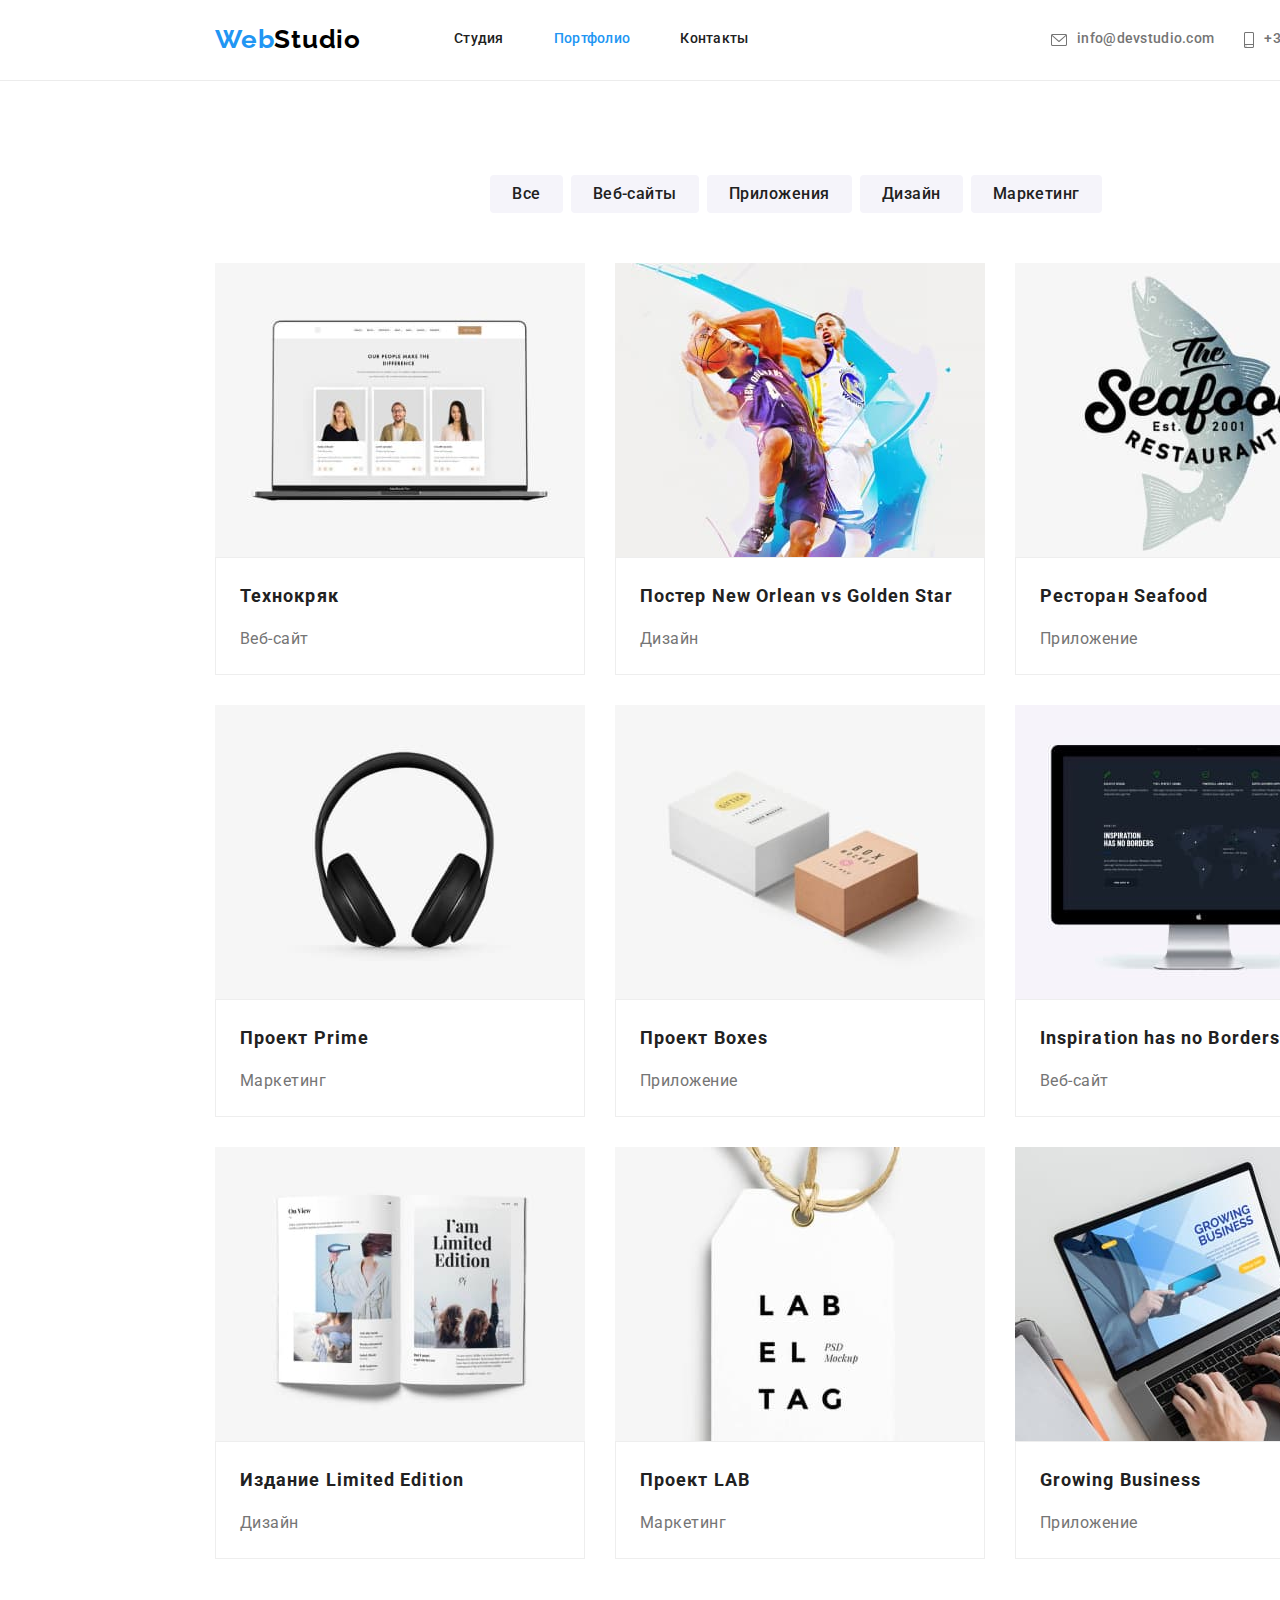
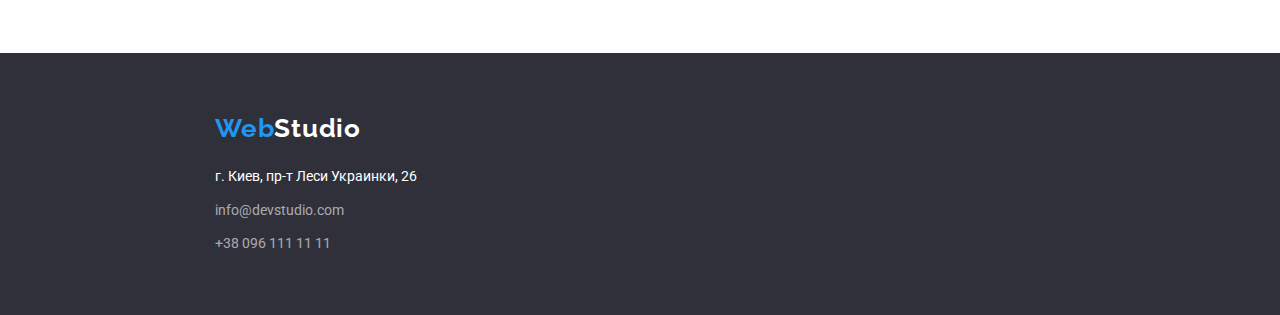
==== portfolio.html @ 7d46771a "hw-04 start" ====
<!DOCTYPE html>
<html lang="en">
    <head>
        <meta charset="UTF-8">
        <!--  <meta name="viewport" content="width=device-width" initial-scale="1.0"> -->

        <link rel="preconnect" href="https://fonts.googleapis.com">
        <link rel="preconnect" href="https://fonts.gstatic.com" crossorigin>
        <link href="https://fonts.googleapis.com/css2?family=Raleway:wght@700&family=Roboto:wght@400;500;700;900&display=swap"
            rel="stylesheet">

     <!-- <link rel="stylesheet" href="./css/reset.css">  -->
        <link rel="stylesheet" href="./css/styles.css">
        <link rel="stylesheet" href="https://cdn.jsdelivr.net/npm/modern-normalize@1.1.0/modern-normalize.min.css">
        
        <title>portfolio</title>
    </head>
    <body>
        <header class="main-header">
            <div class="container box">
                <div class="logo main-logo">
                    <a href="" class="logo-web" id="1">Web<span class="logo-web logo-studio">Studio</span>
                    </a>
                </div>
                <nav>
                    <ul class="navigation">
                        <li class="nav-list"><a class="nav-link" href="./index.html">Студия</a></li>
                        <li class="nav-list"><a class="nav-link port-portfolio" href="./portfolio.html">Портфолио</a></li>
                        <li class="nav-list"><a class="nav-link" href="">Кoнтакты</a></li>
                    </ul>
                </nav>
        
                <!-- e-mail address -->
                <a class="email" href="mailto:info@devstudio.com">info@devstudio.com</a>
                <!-- phone number-->
                <a class="tel" href="tel:+380961111111">+38 096 111 11 11</a>
            </div>
        </header>

        <main>
            <section class="port-main">
                <div class="container">
                    <div class="port-background">
                        
                        <ul class="port-filters">
                            <li><button class="port-button port-all" type="button">Все</button></li>
                            <li><button class="port-button port-web" type="button">Веб-сайты</button></li>
                            <li><button class="port-button port-apps" type="button">Приложeния</button></li>
                            <li><button class="port-button port-design" type="button">Дизайн</button></li>
                            <li><button class="port-button port-marketing" type="button">Маркетинг</button></li>
                           </ul>     

                        <ul class="port-projects">
                            <li class="port-project">
                                <img src="./images/portfolio/Технокряк.jpg" class="photo" alt="фото">
                                <div class="port-title-link">
                                    <h3 class="port-title">Технокряк</h3>
                                    <p class="port-link">Веб-сайт</p>
                                </div>
                            </li>
                            <li class="port-project">
                                <img src="./images/portfolio/ПостерNewOrleanvsGoldenStar.jpg" class="photo" alt="фото">
                                <div class="port-title-link">
                                    <h3 class="port-title">Постер New Orlean vs Golden Star</h3>
                                    <p class="port-link">Дизайн</p>
                                </div>
                            </li>
                            <li class="port-project">
                                <img src="./images/portfolio/РесторанSeafood.jpg" class="photo" alt="фото">
                                <div class="port-title-link">
                                    <h3 class="port-title">Ресторан Seafood</h3>
                                    <p class="port-link">Приложение</p>
                                </div>
                            </li>
                            <li class="port-project">
                                <img src="./images/portfolio/ПроектPrime.jpg" class="photo" alt="фото">
                                <div class="port-title-link">
                                    <h3 class="port-title">Проект Prime</h3>
                                    <p class="port-link">Маркетинг</p>
                                </div>
                            </li>
                            <li class="port-project">
                                <img src="./images/portfolio/ПроектBoxes.jpg" class="photo" alt="фото">
                                <div class="port-title-link">
                                    <h3 class="port-title">Проект Boxes</h3>
                                    <p class="port-link">Приложение</p>
                                </div>
                            </li>
                            <li class="port-project">
                                <img src="./images/portfolio/InspirationhasnoBorders.jpg" class="photo" alt="фото">
                                <div class="port-title-link">
                                    <h3 class="port-title">Inspiration has no Borders</h3>
                                    <p class="port-link">Веб-сайт</p>
                                </div>
                            </li>
                            <li class="port-project">
                                <img src="./images/portfolio/ИзданиеLimitedEdition.jpg" class="photo" alt="фото">
                                <div class="port-title-link">
                                    <h3 class="port-title">Издание Limited Edition</h3>
                                    <p class="port-link">Дизайн</p>
                                </div>
                            </li>
                            <li class="port-project">
                                <img src="./images/portfolio/ПроектLAB.jpg" class="photo" alt="фото">
                                <div class="port-title-link">
                                    <h3 class="port-title">Проект LAB</h3>
                                    <p class="port-link">Маркетинг</p>
                                </div>
                            </li>
                            <li class="port-project">
                                <img src="./images/portfolio/GrowingBusiness.jpg" class="photo" alt="фото">
                                <div class="port-title-link">
                                    <h3 class="port-title">Growing Business</h3>
                                    <p class="port-link">Приложение</p>
                                </div>
                            </li>
                        </ul>
                    </div>
                </div>
            </section>
        </main>

         <footer class="footer">
            <div class="container " >
                <section class="logo logo-footer">
                    <a href="" class="logo-web" id="1">Web<span 
                        class="logo-web logo-studio-footer">Studio</span>
                    </a>
                </section>
                <address class="address">
                    <p class="address-link address-city">г. Киев, пр-т Леси Украинки, 26</p> 
                    <!-- e-mail address -->
                    <a href="mailto:info@devstudio.com" 
                    class="address-link email-footer">info@devstudio.com</a>
                    <!-- phone number-->
                    <a href="tel:+380961111111" class="address-link tel-footer">+38 096 111 11 11</a>
                </address>
            </div>
       </footer>
    </body>
</html>
---- css/styles.css ----
:root {
    --accent-color: #2196F3;
}

h1,
h2,
h3,
h4,
p {
    margin-top: 0;
    margin-bottom: 0;
    padding: 0;
}

img {
    display: block;
    padding-left: 0;
}

body {
    width: 1600px;
    margin-left: auto;
    margin-right: auto;
}

html,
body, 
header,
footer,
.port-main {
    font-family: 'Roboto';
    font-style: normal;
    box-sizing: border-box;
    text-decoration: none;
}

link {
    text-decoration: none;
}

button {
    cursor: pointer;
    padding: 0;
}

ul, 
nl {
    list-style-type: NONE;
    font-size: 0;
    padding: 0;
}

.container {
    width: 1200px;
    margin-left: auto;
    margin-right: auto;
    padding-left: 15px;
    padding-right: 15px;
    box-sizing: border-box;
}

/*==================== HEADER ====================*/
.main-header {
    border-bottom: 1px solid #ECECEC;
}

.box { 
    padding-top: 24px;
    padding-bottom: 25px;   
    display: flex;
    align-items: center;
}

.main-logo {
    margin-right: 93px;
}

.logo {
    font-family: 'Raleway', sans-serif;
    font-weight: 700;
    font-size: 26px;
    line-height: 1.19;
    letter-spacing: 0.03em;
}

.logo-web {
    text-decoration: none;
    color: #2196F3;
}

.logo-studio {
    color: #000000;
}

.logo:hover,
.logo:focus {
    line-style: solid;
    line-color: var(--accent-color);
    text-decoration: underline;
}
.navigation {
    width: 294px;
    display: flex;
    flex-direction: row;
    justify-content: space-between;
    padding: 0;
}

.nav-link {
    font-weight: 500;
    font-size: 14px;
    line-height: 1.14;
    letter-spacing: 0.02em;
    text-decoration: none;
    flex-direction: row;
    color: #212121;
}

.nav-list:not(:last-child) {
    margin-right: 50px;
}
.nav-link:hover,
.nav-link:focus {
    color: var(--accent-color);
}

.email {
    margin-left: auto;
    margin-right: 30px;

    color: #757575;
}

.email,
.tel {
    font-weight: 500;
    font-size: 14px;
    line-height: 1.14;
    letter-spacing: 0.02em;
    text-decoration: none;

    color: #757575;
}

.email::before,
.tel::before {
    content: "";
    display: inline-block;
    vertical-align: middle;
    margin-right: 10px;
    background-repeat: no-repeat;
    background-size: contain;
}

.email::before {
    width: 16px;
    height: 12px;
    background-image: url(../images/header/envelope.svg);
}

.tel::before {
    width: 10px;
    height: 16px;
    background-image: url(../images/header/smartphone.svg);
}


/*.tel:hover, */
.email:hover,
.email:focus {
    color: var(--accent-color);
}


/*==================== /HEADER ====================*/

/*==================== MAIN ====================*/

.hero {    
    background: #2F303A;
    padding-top: 200px;
    align-items: center;
    padding-bottom: 200px;
}

.hero.with-img {
background-image: url("../images/main/bckgrnd-img.jpg");
}

.hero-title {
    font-weight: 900;
    font-size: 44px;
    line-height: 1.36;
    text-align: center;
    letter-spacing: 0.06em;
    text-transform: uppercase;
    color: #FFFFFF;
    margin-bottom: 30px;
}

.button {
    width: 200px;
    height: 50px;
    margin-right: auto;
    margin-left: auto;
    display: block;

    background: #2196F3;
    box-shadow: 0px 4px 4px rgba(0, 0, 0, 0.15);
    border-radius: 4px;

    font-weight: 700;
    font-size: 16px;
    line-height: 1.88;
    align-items: center;
    text-align: center;
    letter-spacing: 0.06em;
    color: #FFFFFF;
}

.button:hover,
.button:focus {
    background-color: tomato;
    border-color: #FFFFFF;
}

.destination {
    padding-top: 94px;
    padding-bottom: 94px;
}

.destination-item {
    display: flex;
    justify-content: space-between;
}

.destination-box {
    width:calc((100% - 30px*3)/4) ;
    font-size: 1rem;
}



.destination-box::before {
    content: "";
    display: block;
    height: 120px;
    /*
    
 background-image: url(../images/main/destination/antenna.svg);
    
    */
    background-color: #F5F4FA;
    background-repeat: no-repeat;
    background-position: center;
    
}

.destination-box.icon-antenna::before {
    background-image: url(../images/main/destination/antenna.svg);
}

.icon-clock::before {
    background-image: url(../images/main/destination/clock.svg);
}
.icon-diagram::before {
    background-image: url(../images/main/destination/diagram.svg);
}
.icon-astronaut::before {
    background-image: url(../images/main/destination/astronaut.svg);
}

.destination-box:hover::before {
    filter: drop-shadow(0px 4px 4px rgba(0, 0, 0, 0.25));
}


.title-item {
    font-weight: 700;
    font-size: 14px;
    line-height: 1.14;
    letter-spacing: 0.03em;
    text-transform: uppercase;
    padding-top: 30px;
    margin-bottom: 10px;
    color: #212121;
}

.link {
    font-weight: 400;
    font-size: 14px;
    line-height: 1.71;
    letter-spacing: 0.03em;
    color: #757575;
}

.business-photo {
    padding-bottom: 94px;
}

.business-photo-title {
    text-align: center;
    font-style: normal;
    font-weight: 700;
    font-size: 36px;
    line-height: 1.17;
    letter-spacing: 0.03em;
    margin-bottom: 50px;

    color: #212121;
}

.business-photo-item {
    display: flex;
    flex-direction: row;
    justify-content: space-between;
}

.business-photo-img {
    width: calc((100% - 30px*2)/3);
}

.personal {
    background-color: #F5F4FA;
    padding-top: 94px;
    padding-bottom: 94px;
}

.personal-title {
    font-style: normal;
    font-weight: 700;
    font-size: 36px;
    line-height: 1.17;
    text-align: center;
    letter-spacing: 0.03em;
    margin-bottom: 50px;

    color: #212121;
}

.team {
    display: flex;
    justify-content: space-between;
}

.own-data {
    background: #FFFFFF; 
    text-align: center;
      
}

.name-job::after {
    content: "";
    display: inline-block;
    height: 44px;
    padding-top: 16px;
    padding-bottom: 30px;
    background-image: url(../images/main/team/instagram-gray.svg);

    background-repeat: no-repeat;
    
}

.name-job {
    box-shadow: 
        0px 1px 3px rgba(0, 0, 0, 0.12), 
        0px 1px 1px rgba(0, 0, 0, 0.14), 
        0px 2px 1px rgba(0, 0, 0, 0.2);
    border-radius: 0px 0px 4px 4px; 
}

.name {
    padding-top: 30px;
    padding-bottom: 10px;
    font-weight: 500;
    font-size: 16px;
    line-height: 1.17;
    letter-spacing: 0.03em;

    color: #212121;
}

.job-name {
    padding-bottom: 28px;
    font-weight: 400;
    font-size: 16px;
    line-height: 1.19;

    color: #757575;
}

/*==================== /MAIN ====================*/

/*==================== FOOTER ====================*/
.footer {
    background-color: #2F303A;
    padding: 60px 0px;
    /*  margin-top: -85px; */
    display: flex;
    flex-direction: column;
}

.logo-footer {
    margin-bottom: 20px;
}

.logo-studio-footer {
    color: #FFFFFF;
}

.address {
    color: rgba(255, 255, 255, 0.6);
    display: flex;
    flex-direction: column;
    font-style: normal;
}

.address-link {
    font-weight: 400;
    font-size: 14px;
    line-height: 1.74;
    color: rgba(255, 255, 255, 0.6);
    text-decoration: none;
}

.email-footer {
    margin: 10px 0 8px 0;
}

.address-city {
    color: #FFFFFF;
}
/*==================== /FOOTER ====================*/









/*==================== PORTFOLIO-MAIN ====================*/
/*
.port-background {
    filter: drop-shadow(0px 4px 4px rgba(0, 0, 0, 0.25));
} */

.port-portfolio {
    color: var(--accent-color);
}
.port-main {
    padding: 94px 0px 94px 0px;
}

.port-box {
    display: flex;
    flex-direction: row;
    align-items: center;
}

.port-filters {
    margin-bottom: 50px;
    justify-content: center;
    display: flex;
    flex-direction: row;
    text-align: center;
}

.port-button {
    padding: 6px 22px;
    background-color: #F5F4FA;
    font-weight: 500;
    font-size: 16px;
    line-height: 1.625;
    letter-spacing: 0.03em;
    margin-right: 8px;
    border-radius: 4px;
    border: #F5F4FA;
    
    color: #212121;
}
/*
.port-button:last-child {
    margin-right: auto;
}

.port-all {
    margin-left: auto;
}
*/
.port-button:hover,
.port-button:focus {
    background-color: #2196F3;
    color: #FFFFFF;
    filter: drop-shadow(0px 4px 4px rgba(0, 0, 0, 0.25));
}

.port-projects {
    display: flex;
    flex-wrap: wrap;
    gap: 30px;
}

.port-project {
    width:calc((100% - 2*30px)/3);
    background: #FFFFFF;
    
}

.port-title-link {
    padding: 20px 24px 20px 24px;
    border: 1px solid #EEEEEE;
}

.port-title {
    margin-bottom: 10px;
    font-weight: 700;
    font-size: 18px;
    line-height: 2;
    letter-spacing: 0.06em;

    color: #212121;
}

.port-link {
    font-weight: 400;
    font-size: 16px;
    line-height: 1.88;
    letter-spacing: 0.03em;

    color: #757575;
}

/*==================== /PORT-MAIN ====================*/
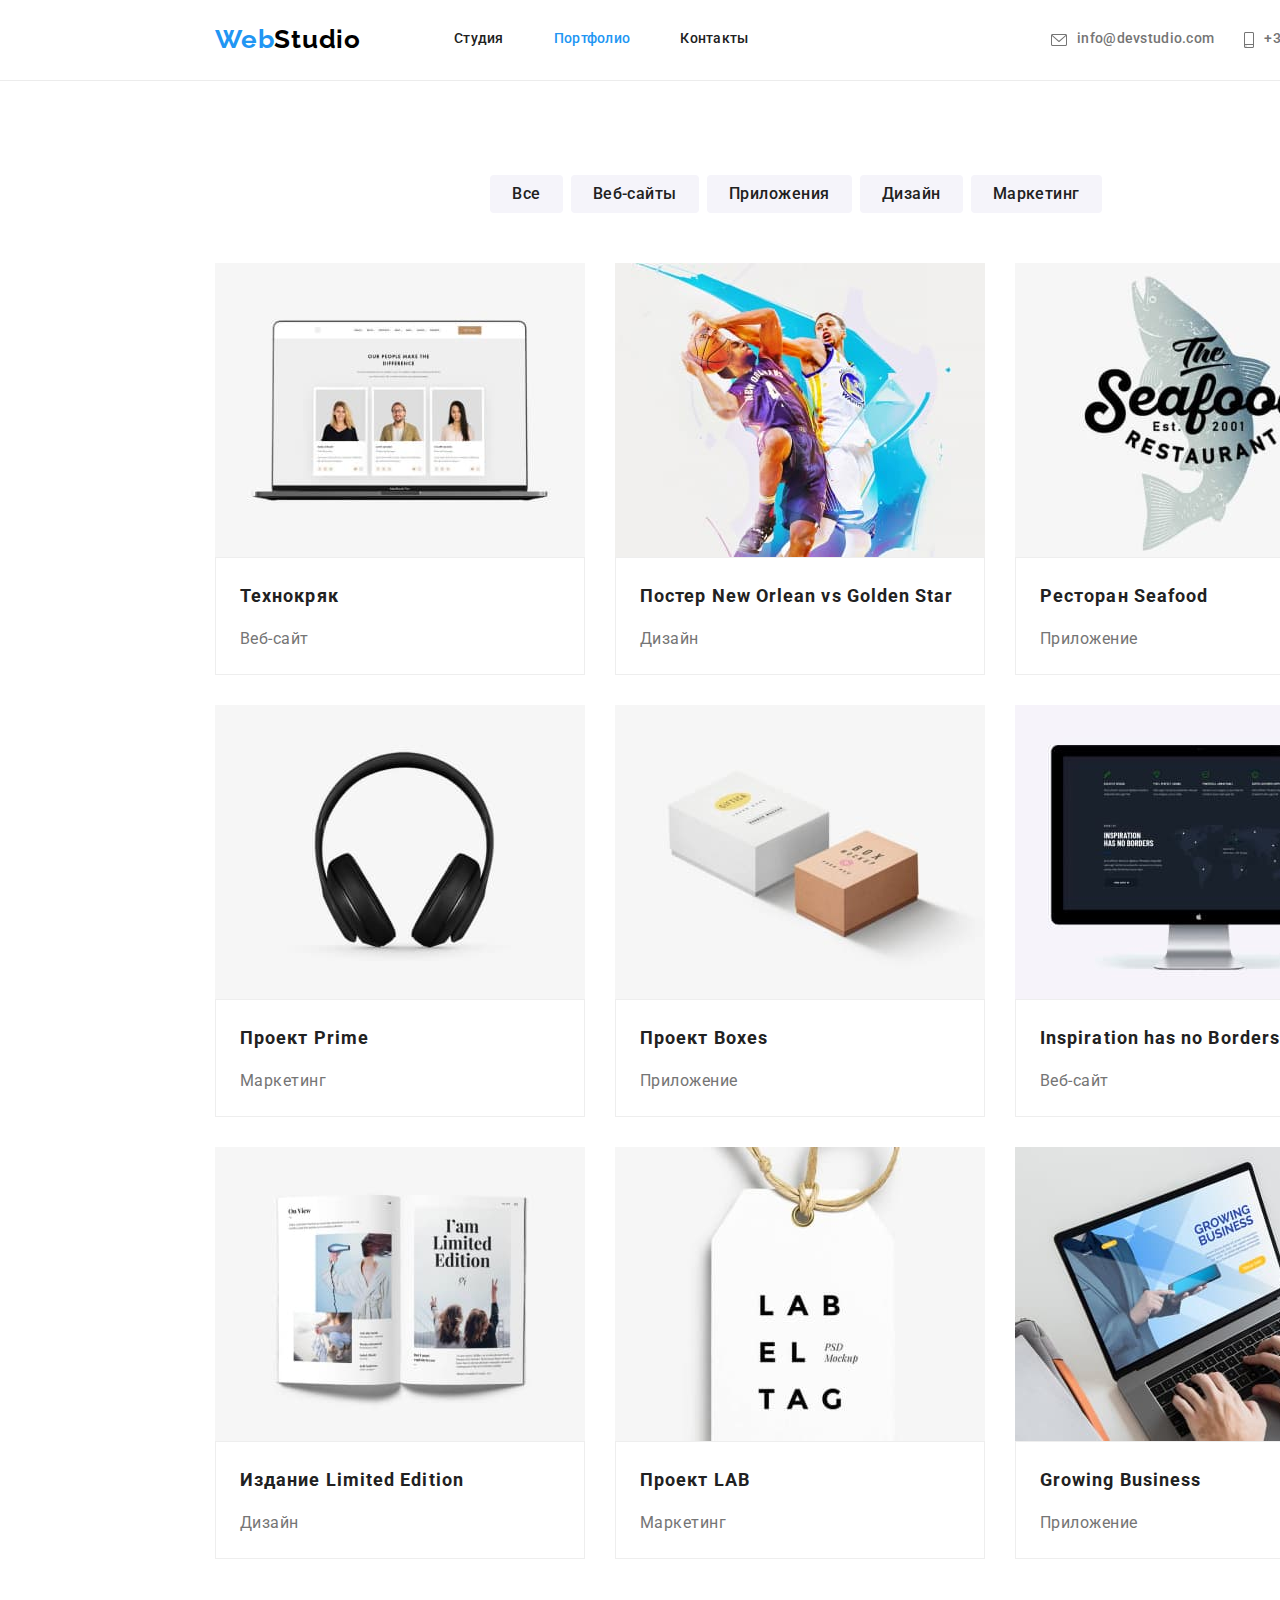
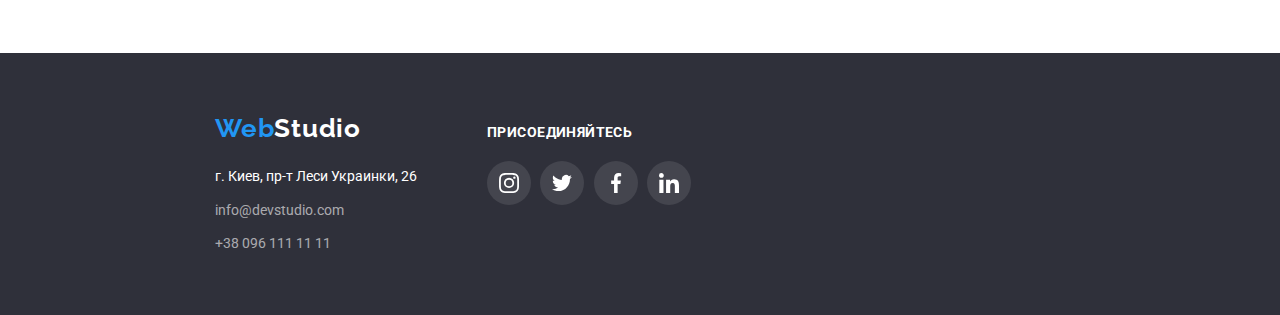
==== commit daa32b74: "hw-04" ====
--- a/portfolio.html
+++ b/portfolio.html
@@ -120,22 +120,59 @@
             </section>
         </main>
 
-         <footer class="footer">
-            <div class="container " >
-                <section class="logo logo-footer">
-                    <a href="" class="logo-web" id="1">Web<span 
-                        class="logo-web logo-studio-footer">Studio</span>
-                    </a>
-                </section>
-                <address class="address">
-                    <p class="address-link address-city">г. Киев, пр-т Леси Украинки, 26</p> 
-                    <!-- e-mail address -->
-                    <a href="mailto:info@devstudio.com" 
-                    class="address-link email-footer">info@devstudio.com</a>
-                    <!-- phone number-->
-                    <a href="tel:+380961111111" class="address-link tel-footer">+38 096 111 11 11</a>
-                </address>
+        <footer class="footer">
+            <div class="container footer-blocks">
+                <div>
+                    <div class="logo logo-footer">
+                        <a href="" class="logo-web" id="1">Web<span class="logo-web logo-studio-footer">Studio</span>
+                        </a>
+                    </div>
+                    <address class="address">
+                        <p class="address-link address-city">г. Киев, пр-т Леси Украинки, 26</p>
+                        <!-- e-mail address -->
+                        <a href="mailto:info@devstudio.com" class="address-link email-footer">info@devstudio.com</a>
+                        <!-- phone number-->
+                        <a href="tel:+380961111111" class="address-link tel-footer">+38 096 111 11 11</a>
+                    </address>
+                </div>
+                <div class="footer-social">
+                    <p class="footer-list">Присоединяйтесь</p>
+                    <ul class="footer-icons">
+                        <li class="team-icon-list">
+                            <button class="footer-b-icons">
+                                <svg class="team-list">
+                                    <use href="./images/main/team-symbols.svg#icon-instagram" class="footer-icon">
+                                    </use>
+                                </svg>
+                            </button>
+                        </li>
+                        <li class="team-icon-list">
+                            <button class="footer-b-icons">
+                                <svg class="team-list">
+                                    <use href="./images/main/team-symbols.svg#icon-twitter" class="footer-icon">
+                                    </use>
+                                </svg>
+                            </button>
+                        </li>
+                        <li class="team-icon-list">
+                            <button class="footer-b-icons">
+                                <svg class="team-list">
+                                    <use href="./images/main/team-symbols.svg#icon-facebook" class="footer-icon">
+                                    </use>
+                                </svg>
+                            </button>
+                        </li>
+                        <li class="team-icon-list">
+                            <button class="footer-b-icons">
+                                <svg class="team-list">
+                                    <use href="./images/main/team-symbols.svg#icon-linkedin" class="footer-icon">
+                                    </use>
+                                </svg>
+                            </button>
+                        </li>
+                    </ul>
+                </div>
             </div>
-       </footer>
+        </footer>
     </body>
 </html>--- a/css/styles.css
+++ b/css/styles.css
@@ -164,8 +164,12 @@
     background-image: url(../images/header/smartphone.svg);
 }
 
-
-/*.tel:hover, */
+.email:hover::before {
+    fill: var(--accent-color);
+    color: var(--accent-color);
+    background-image: url(../images/header/envelope-hover.svg);
+}
+
 .email:hover,
 .email:focus {
     color: var(--accent-color);
@@ -184,7 +188,9 @@
 }
 
 .hero.with-img {
-background-image: url("../images/main/bckgrnd-img.jpg");
+    
+    background-image: url("../images/main/bckgrnd-img.jpg");
+    /* background: rgba(47, 48, 58, 0.1); */
 }
 
 .hero-title {
@@ -206,6 +212,7 @@
     display: block;
 
     background: #2196F3;
+    border: 0px;
     box-shadow: 0px 4px 4px rgba(0, 0, 0, 0.15);
     border-radius: 4px;
 
@@ -239,41 +246,22 @@
     font-size: 1rem;
 }
 
-
-
-.destination-box::before {
-    content: "";
-    display: block;
+.dest-befor {
     height: 120px;
-    /*
-    
- background-image: url(../images/main/destination/antenna.svg);
-    
-    */
     background-color: #F5F4FA;
-    background-repeat: no-repeat;
-    background-position: center;
-    
-}
-
-.destination-box.icon-antenna::before {
-    background-image: url(../images/main/destination/antenna.svg);
-}
-
-.icon-clock::before {
-    background-image: url(../images/main/destination/clock.svg);
-}
-.icon-diagram::before {
-    background-image: url(../images/main/destination/diagram.svg);
-}
-.icon-astronaut::before {
-    background-image: url(../images/main/destination/astronaut.svg);
-}
-
-.destination-box:hover::before {
+    text-align: center;
+    padding-top: 25px;
+}
+
+.dest-befor:hover {
     filter: drop-shadow(0px 4px 4px rgba(0, 0, 0, 0.25));
-}
-
+    border: 1px solid #000000
+}
+
+.dest-img {
+    width: 70px;
+    height: 70px;
+}
 
 .title-item {
     font-weight: 700;
@@ -346,19 +334,6 @@
 .own-data {
     background: #FFFFFF; 
     text-align: center;
-      
-}
-
-.name-job::after {
-    content: "";
-    display: inline-block;
-    height: 44px;
-    padding-top: 16px;
-    padding-bottom: 30px;
-    background-image: url(../images/main/team/instagram-gray.svg);
-
-    background-repeat: no-repeat;
-    
 }
 
 .name-job {
@@ -381,12 +356,95 @@
 }
 
 .job-name {
-    padding-bottom: 28px;
     font-weight: 400;
     font-size: 16px;
     line-height: 1.19;
 
     color: #757575;
+}
+
+.team-icons {
+    display: flex;
+    padding: 16px 32px 30px 32px;
+    justify-content: space-between;
+    fill: #AFB1B8;
+}
+
+.team-icons:hover{
+    color: teal;
+    fill: #2196F3;
+}
+
+.team-b-icons {
+    width: 44px;
+    height: 44px;
+    border: none;
+    padding: 0;    
+    background-color: #fff;
+}
+
+.team-b-icons:hover {
+    border-radius: 50%;
+    fill: #FFFFFF;
+    background-color: #2196F3;
+}
+
+.team-list {
+    background-repeat: no-repeat;
+    width: 20px;
+    height: 20px;
+    padding: auto;
+    background-size: contain;
+}
+
+.team-icon {
+    content: "";
+    background-color: #0bb;
+}
+
+.clients {
+    padding: 94px 0px;
+    /* background-color: #fff; */
+}
+
+.clients-title {
+    margin-bottom: 50px;
+    font-weight: 700;
+    font-size: 36px;
+    line-height: 42px;
+    text-align: center;
+    letter-spacing: 0.03em;
+
+    color: #212121;
+}
+
+.clients-icons {
+    display: flex;
+    justify-content: space-between;
+}
+
+/* .clients-icon-list {
+    width:calc((100% - 5*30px)/6) ;
+} */
+
+.clients-button-icons {
+    width: 170px;
+    height: 92px;
+    background-color: #fff;
+    border: 1px solid #AFB1B8;
+    border-radius: 4px; 
+    fill: #AFB1B8;
+}
+
+.clients-button-icons:hover {
+    border: 1px solid var(--accent-color);
+    fill: var(--accent-color);
+    filter: drop-shadow(0px 4px 4px rgba(0, 0, 0, 0.25));
+}
+
+.clients-list {
+    width: 106px;
+    height: 60px;
 }
 
 /*==================== /MAIN ====================*/
@@ -398,6 +456,10 @@
     /*  margin-top: -85px; */
     display: flex;
     flex-direction: column;
+}
+
+.footer-blocks {
+    display: flex;
 }
 
 .logo-footer {
@@ -430,6 +492,48 @@
 .address-city {
     color: #FFFFFF;
 }
+
+.footer-social {
+    padding-left: 70px;
+    padding-top: 12px;
+}
+
+.footer-list {
+    font-weight: 700;
+    font-size: 14px;
+    line-height: 1.12;
+    letter-spacing: 0.03em;
+    text-transform: uppercase;
+    margin-bottom: 20px;
+
+    color: #FFFFFF;
+}
+
+.footer-icons {
+    display: flex;
+    justify-content: space-between;
+    width: 204px;
+}
+
+.footer-b-icons {
+    padding: 0;
+    width: 44px;
+    height: 44px;
+    border: 0;
+    border-radius: 50%;
+    background: rgba(255, 255, 255, 0.1);
+    fill: #FFFFFF;
+}
+
+.footer-b-icons:hover,
+.footer-b-icon:focus {
+    background: #2196F3;
+}
+
+.footer-icon {
+    
+}
+
 /*==================== /FOOTER ====================*/
 
 
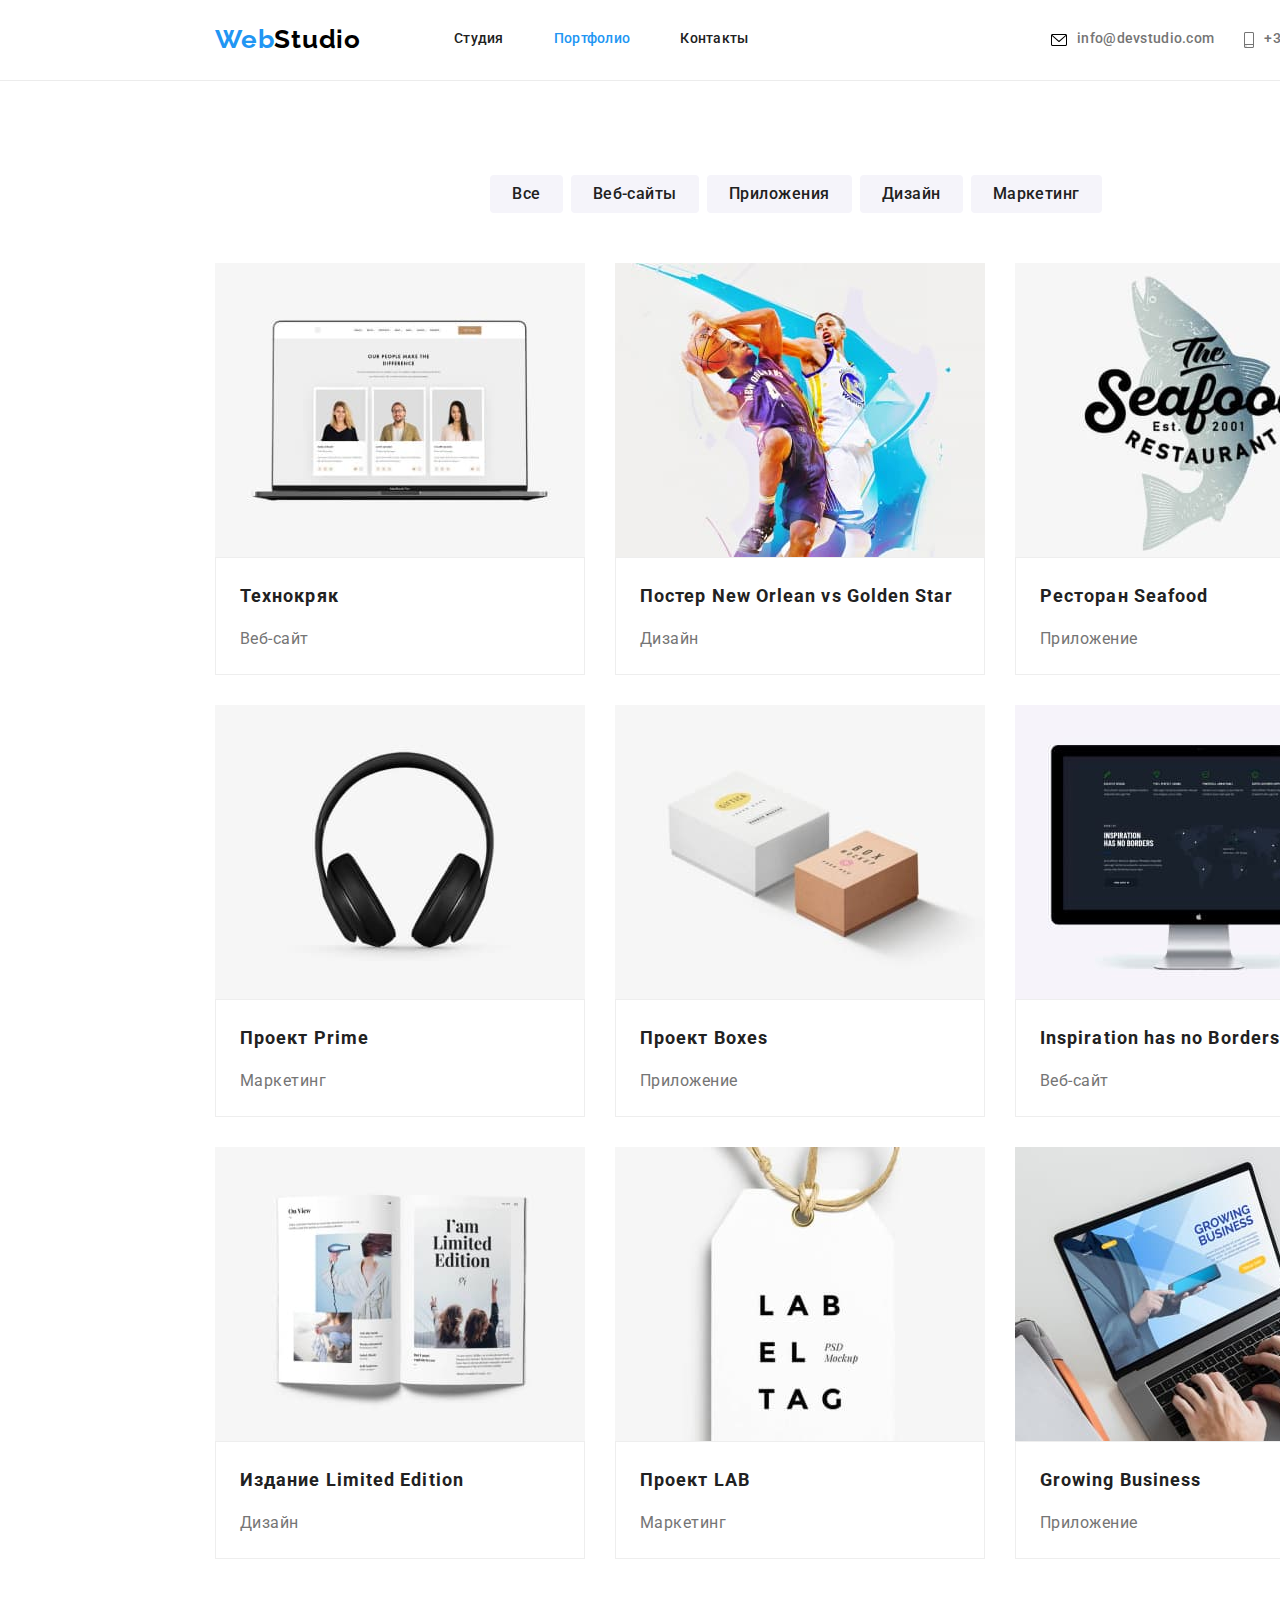
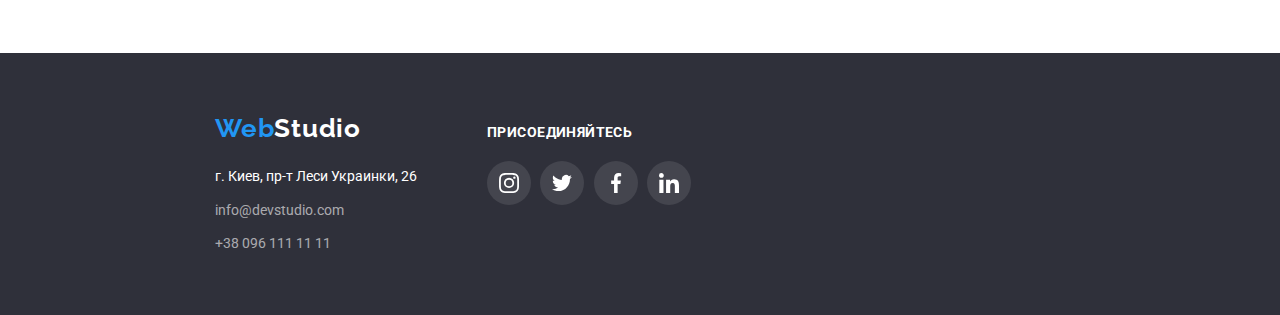
==== commit 4f2e549b: "hw-04 fixed" ====
--- a/portfolio.html
+++ b/portfolio.html
@@ -139,7 +139,7 @@
                     <p class="footer-list">Присоединяйтесь</p>
                     <ul class="footer-icons">
                         <li class="team-icon-list">
-                            <button class="footer-b-icons">
+                            <button class="team-b-icons footer-b-icons">
                                 <svg class="team-list">
                                     <use href="./images/main/team-symbols.svg#icon-instagram" class="footer-icon">
                                     </use>
@@ -147,7 +147,7 @@
                             </button>
                         </li>
                         <li class="team-icon-list">
-                            <button class="footer-b-icons">
+                            <button class="team-b-icons footer-b-icons">
                                 <svg class="team-list">
                                     <use href="./images/main/team-symbols.svg#icon-twitter" class="footer-icon">
                                     </use>
@@ -155,7 +155,7 @@
                             </button>
                         </li>
                         <li class="team-icon-list">
-                            <button class="footer-b-icons">
+                            <button class="team-b-icons footer-b-icons">
                                 <svg class="team-list">
                                     <use href="./images/main/team-symbols.svg#icon-facebook" class="footer-icon">
                                     </use>
@@ -163,7 +163,7 @@
                             </button>
                         </li>
                         <li class="team-icon-list">
-                            <button class="footer-b-icons">
+                            <button class="team-b-icons footer-b-icons">
                                 <svg class="team-list">
                                     <use href="./images/main/team-symbols.svg#icon-linkedin" class="footer-icon">
                                     </use>
--- a/css/styles.css
+++ b/css/styles.css
@@ -125,10 +125,8 @@
 }
 
 .email {
+    margin-right: 30px;
     margin-left: auto;
-    margin-right: 30px;
-
-    color: #757575;
 }
 
 .email,
@@ -150,28 +148,48 @@
     margin-right: 10px;
     background-repeat: no-repeat;
     background-size: contain;
+    color: #757575;
+    fill: #757575;
 }
 
 .email::before {
     width: 16px;
     height: 12px;
-    background-image: url(../images/header/envelope.svg);
+    /* background-image: url(../images/main/header-symbols.svg#envelope); */
+    /* background-image: url(../images/main/header/symbols-header.svg#icon-envelope); */
+    background-image: url(../images/main/header/envelope.svg);
+    
 }
 
 .tel::before {
     width: 10px;
     height: 16px;
-    background-image: url(../images/header/smartphone.svg);
-}
-
-.email:hover::before {
+    background-image: url(../images/main/header/smartphone.svg);
+    /* background-image: url('../images/main/header-symbols.svg#smartphone'); */
+    /* color: #757575;
+    fill: #757575; */
+}
+
+/* .tel:hover::before,
+.tel:focus::before {
     fill: var(--accent-color);
     color: var(--accent-color);
-    background-image: url(../images/header/envelope-hover.svg);
+} */
+
+.tel:hover::before,
+.tel:focus::before {
+    background-image: url(../images/main/header/smartphone-hover.svg);
+}
+
+.email:hover::before,
+.email:focus::before {    
+    background-image: url(../images/main/header/envelope-hover.svg);
 }
 
 .email:hover,
-.email:focus {
+.email:focus,
+.tel:hover,
+.tel:focus {
     color: var(--accent-color);
 }
 
@@ -181,16 +199,21 @@
 /*==================== MAIN ====================*/
 
 .hero {    
-    background: #2F303A;
+    
     padding-top: 200px;
     align-items: center;
     padding-bottom: 200px;
 }
 
 .hero.with-img {
-    
-    background-image: url("../images/main/bckgrnd-img.jpg");
-    /* background: rgba(47, 48, 58, 0.1); */
+    background-image: 
+        linear-gradient(to top,
+        rgba(47, 48, 58, 0.4),
+        rgba(47, 48, 58, 0.4)),
+        url("../images/main/bckgrnd-img.jpg"),
+        linear-gradient(to top,
+                #2F303A,
+                #2F303A);
 }
 
 .hero-title {
@@ -255,7 +278,7 @@
 
 .dest-befor:hover {
     filter: drop-shadow(0px 4px 4px rgba(0, 0, 0, 0.25));
-    border: 1px solid #000000
+    border: 1px solid #000000;
 }
 
 .dest-img {
@@ -370,8 +393,8 @@
     fill: #AFB1B8;
 }
 
-.team-icons:hover{
-    color: teal;
+.team-icons:hover,
+.team-icons:focus {
     fill: #2196F3;
 }
 
@@ -381,12 +404,16 @@
     border: none;
     padding: 0;    
     background-color: #fff;
-}
-
-.team-b-icons:hover {
+    border-color: #FFFFFF;
+}
+
+.team-b-icons:hover,
+.team-b-icons:focus {
     border-radius: 50%;
     fill: #FFFFFF;
     background-color: #2196F3;
+    border: #2196F3;
+    outline: none;
 }
 
 .team-list {
@@ -436,7 +463,9 @@
     fill: #AFB1B8;
 }
 
-.clients-button-icons:hover {
+.clients-button-icons:hover,
+.clients-button-icons:focus {
+    outline: none;
     border: 1px solid var(--accent-color);
     fill: var(--accent-color);
     filter: drop-shadow(0px 4px 4px rgba(0, 0, 0, 0.25));
@@ -523,11 +552,13 @@
     border-radius: 50%;
     background: rgba(255, 255, 255, 0.1);
     fill: #FFFFFF;
+    outline: none;
 }
 
 .footer-b-icons:hover,
 .footer-b-icon:focus {
     background: #2196F3;
+    outline: none;
 }
 
 .footer-icon {
@@ -598,6 +629,7 @@
     background-color: #2196F3;
     color: #FFFFFF;
     filter: drop-shadow(0px 4px 4px rgba(0, 0, 0, 0.25));
+    outline: none;
 }
 
 .port-projects {
@@ -609,7 +641,10 @@
 .port-project {
     width:calc((100% - 2*30px)/3);
     background: #FFFFFF;
-    
+}
+
+.port-project:hover {
+    filter: drop-shadow(0px 4px 4px rgba(0, 0, 0, 0.25));
 }
 
 .port-title-link {
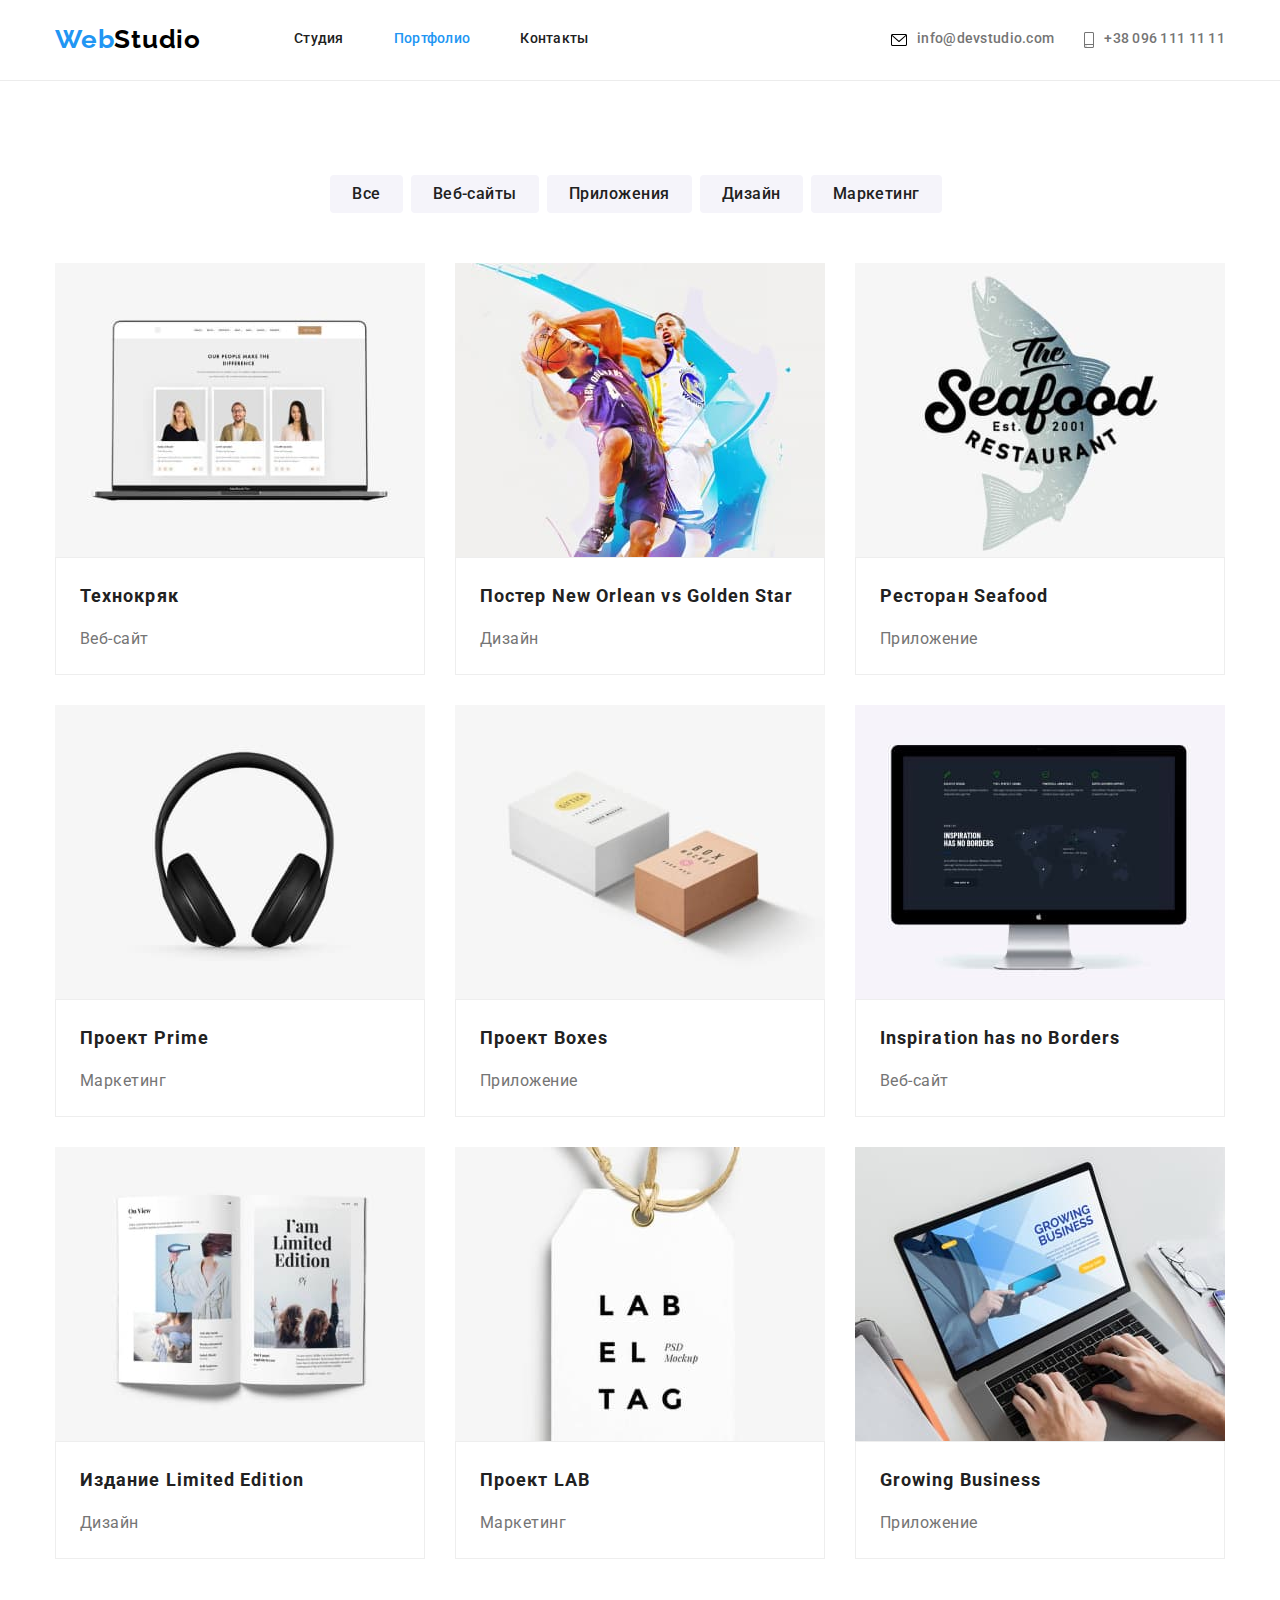
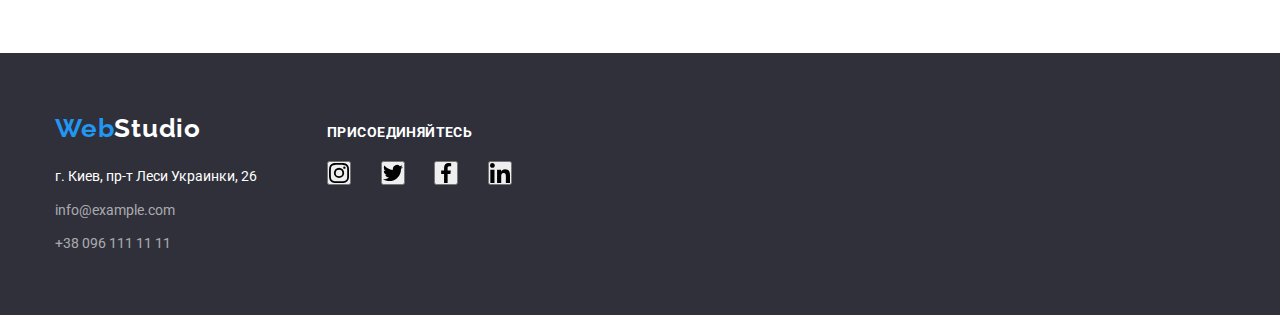
==== commit 255551d6: "hw-04 fixed-2" ====
--- a/portfolio.html
+++ b/portfolio.html
@@ -130,7 +130,7 @@
                     <address class="address">
                         <p class="address-link address-city">г. Киев, пр-т Леси Украинки, 26</p>
                         <!-- e-mail address -->
-                        <a href="mailto:info@devstudio.com" class="address-link email-footer">info@devstudio.com</a>
+                        <a href="mailto:info@example.com" class="address-link email-footer">info@example.com</a>
                         <!-- phone number-->
                         <a href="tel:+380961111111" class="address-link tel-footer">+38 096 111 11 11</a>
                     </address>
--- a/css/styles.css
+++ b/css/styles.css
@@ -18,7 +18,6 @@
 }
 
 body {
-    width: 1600px;
     margin-left: auto;
     margin-right: auto;
 }
@@ -155,26 +154,15 @@
 .email::before {
     width: 16px;
     height: 12px;
-    /* background-image: url(../images/main/header-symbols.svg#envelope); */
-    /* background-image: url(../images/main/header/symbols-header.svg#icon-envelope); */
     background-image: url(../images/main/header/envelope.svg);
-    
+    fill: #757575;
 }
 
 .tel::before {
     width: 10px;
     height: 16px;
     background-image: url(../images/main/header/smartphone.svg);
-    /* background-image: url('../images/main/header-symbols.svg#smartphone'); */
-    /* color: #757575;
-    fill: #757575; */
-}
-
-/* .tel:hover::before,
-.tel:focus::before {
-    fill: var(--accent-color);
-    color: var(--accent-color);
-} */
+}
 
 .tel:hover::before,
 .tel:focus::before {
@@ -196,10 +184,19 @@
 
 /*==================== /HEADER ====================*/
 
+
+
+
+
+
+
+
 /*==================== MAIN ====================*/
-
+/* =================== HERO ====================*/
 .hero {    
-    
+    width: 1600px;
+    margin-left: auto;
+    margin-right: auto;
     padding-top: 200px;
     align-items: center;
     padding-bottom: 200px;
@@ -254,6 +251,17 @@
     border-color: #FFFFFF;
 }
 
+/* =================== /HERO ====================*/
+
+
+
+
+
+
+
+
+/* =================== destination ====================*/
+
 .destination {
     padding-top: 94px;
     padding-bottom: 94px;
@@ -271,9 +279,10 @@
 
 .dest-befor {
     height: 120px;
+    display: flex;
+    justify-content: center;
+    align-items: center;
     background-color: #F5F4FA;
-    text-align: center;
-    padding-top: 25px;
 }
 
 .dest-befor:hover {
@@ -285,7 +294,13 @@
     width: 70px;
     height: 70px;
 }
-
+/* =================== /destination ====================*/
+
+
+
+
+
+/* =================== business-photo ====================*/
 .title-item {
     font-weight: 700;
     font-size: 14px;
@@ -330,7 +345,17 @@
 .business-photo-img {
     width: calc((100% - 30px*2)/3);
 }
-
+/* =================== /business-photo ====================*/
+
+
+
+
+
+
+
+
+
+/* =================== personal ====================*/
 .personal {
     background-color: #F5F4FA;
     padding-top: 94px;
@@ -393,22 +418,23 @@
     fill: #AFB1B8;
 }
 
-.team-icons:hover,
-.team-icons:focus {
-    fill: #2196F3;
-}
-
-.team-b-icons {
-    width: 44px;
+.team-icon-list {
+    width:calc((100% - 3 * 10px)/4);
+}
+
+.team-a-icons {
+    width: 100%;
     height: 44px;
-    border: none;
-    padding: 0;    
+    display: flex;
+    justify-content: center;
+    align-items: center;
     background-color: #fff;
     border-color: #FFFFFF;
-}
-
-.team-b-icons:hover,
-.team-b-icons:focus {
+    fill: #757575;
+}
+
+.team-a-icons:hover,
+.team-a-icons:focus {
     border-radius: 50%;
     fill: #FFFFFF;
     background-color: #2196F3;
@@ -417,21 +443,21 @@
 }
 
 .team-list {
+    content: "";
     background-repeat: no-repeat;
     width: 20px;
     height: 20px;
-    padding: auto;
     background-size: contain;
 }
-
-.team-icon {
-    content: "";
-    background-color: #0bb;
-}
-
+/* =================== /personal ====================*/
+
+
+
+
+
+/* =================== clients ====================*/
 .clients {
     padding: 94px 0px;
-    /* background-color: #fff; */
 }
 
 .clients-title {
@@ -450,32 +476,36 @@
     justify-content: space-between;
 }
 
-/* .clients-icon-list {
-    width:calc((100% - 5*30px)/6) ;
-} */
-
-.clients-button-icons {
-    width: 170px;
+.clients-icon-list {
+    width:calc((100% - 5*30px)/6);
     height: 92px;
+}
+
+.clients-link {
+    width: 100%;
+    height: 100%;
+    display: flex;
+    justify-content: center;
+    align-items: center;
     background-color: #fff;
     border: 1px solid #AFB1B8;
-    border-radius: 4px; 
+    border-radius: 4px;
     fill: #AFB1B8;
 }
 
-.clients-button-icons:hover,
-.clients-button-icons:focus {
+.clients-link:focus,
+.clients-link:hover {
     outline: none;
     border: 1px solid var(--accent-color);
     fill: var(--accent-color);
-    filter: drop-shadow(0px 4px 4px rgba(0, 0, 0, 0.25));
 }
 
 .clients-list {
     width: 106px;
     height: 60px;
-}
-
+    border: none;
+}
+/* =================== /clients ====================*/
 /*==================== /MAIN ====================*/
 
 /*==================== FOOTER ====================*/
@@ -544,10 +574,7 @@
     width: 204px;
 }
 
-.footer-b-icons {
-    padding: 0;
-    width: 44px;
-    height: 44px;
+.footer-a-icons {
     border: 0;
     border-radius: 50%;
     background: rgba(255, 255, 255, 0.1);
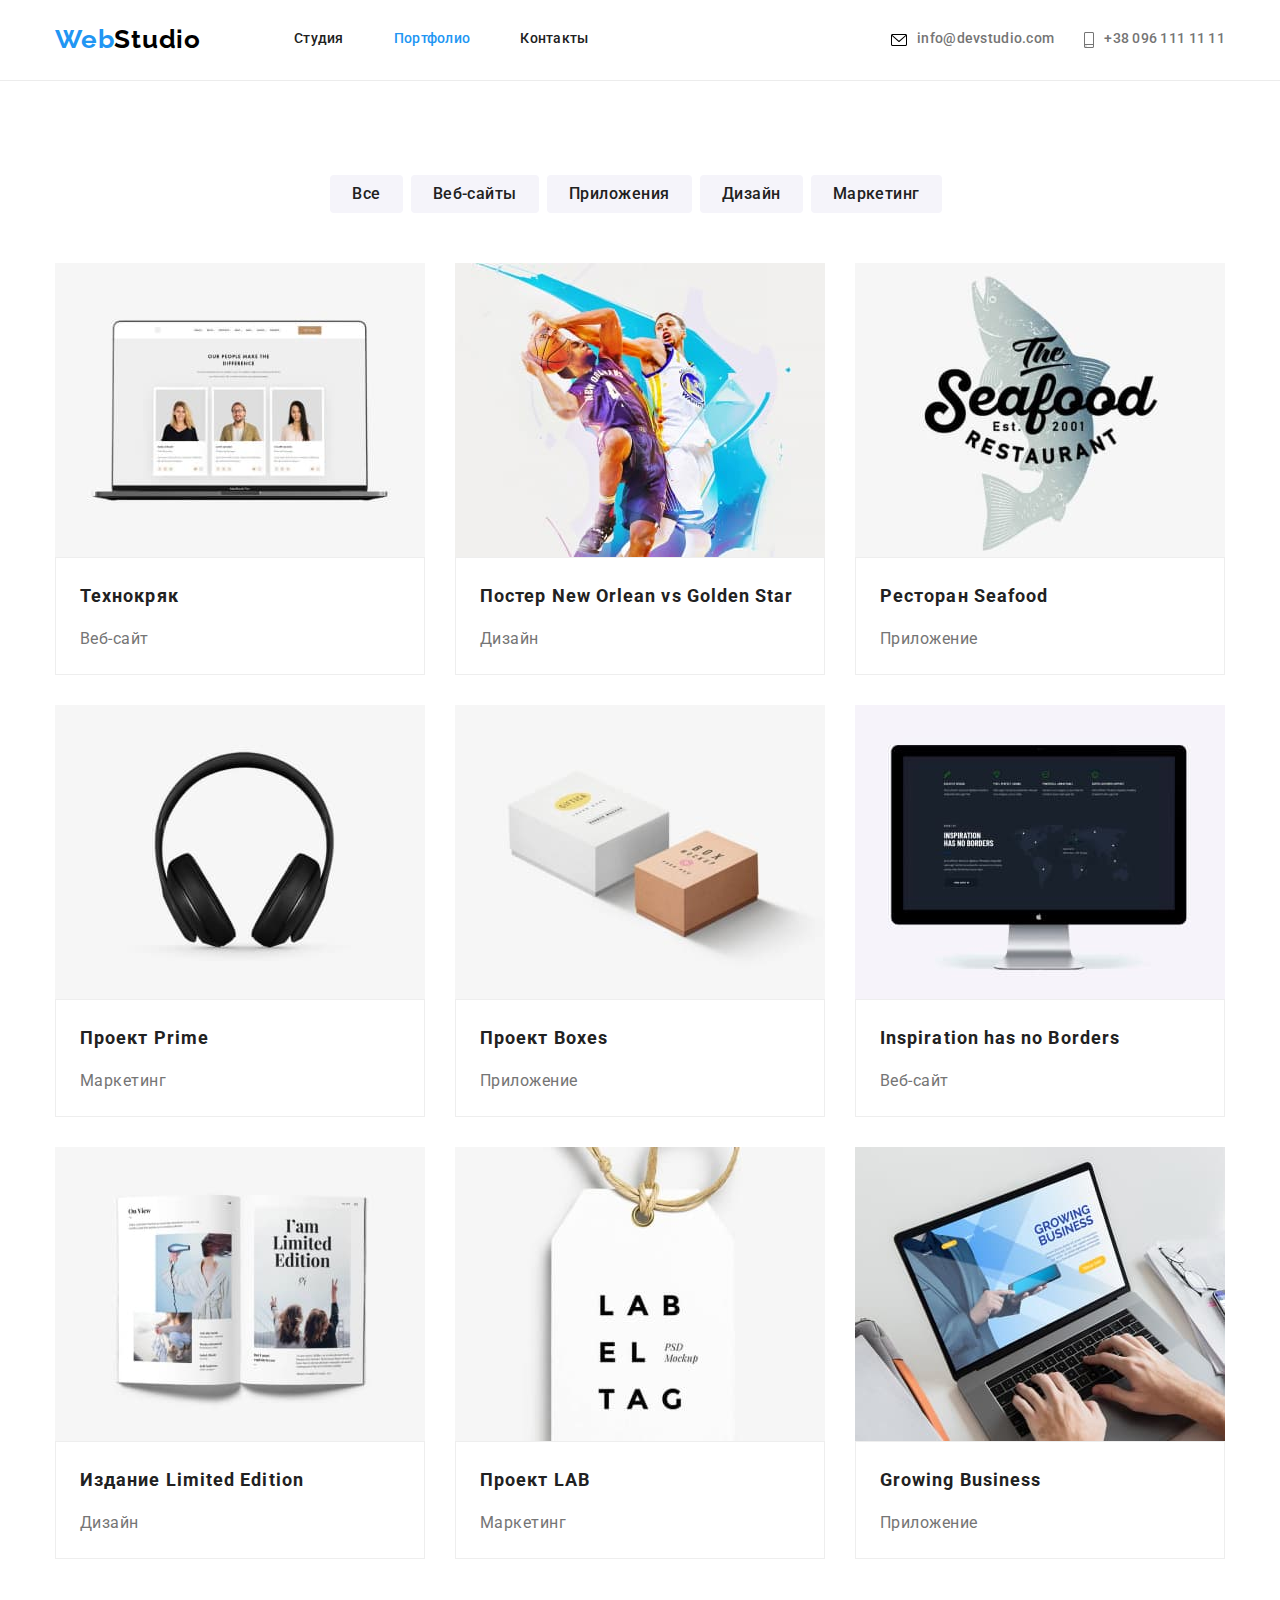
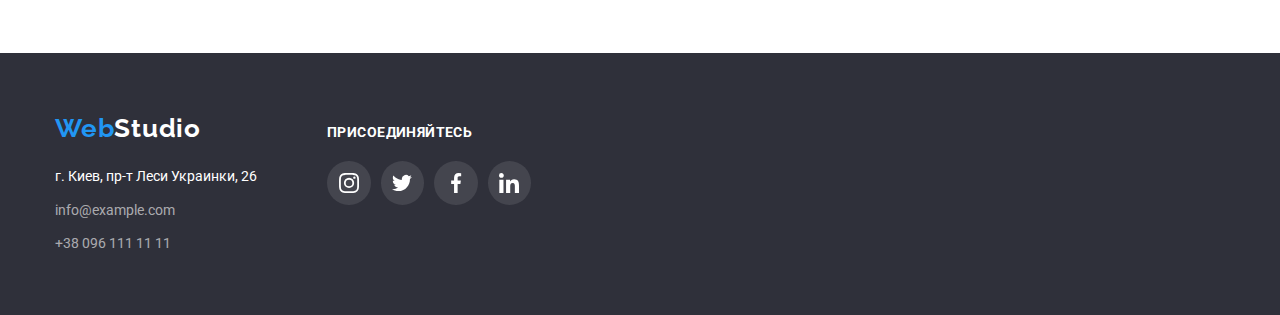
==== commit 5995b53a: "hw-04 fixed" ====
--- a/portfolio.html
+++ b/portfolio.html
@@ -139,36 +139,36 @@
                     <p class="footer-list">Присоединяйтесь</p>
                     <ul class="footer-icons">
                         <li class="team-icon-list">
-                            <button class="team-b-icons footer-b-icons">
+                            <a href="#" alt="social network" class="team-a-icons  footer-a-icons">
                                 <svg class="team-list">
                                     <use href="./images/main/team-symbols.svg#icon-instagram" class="footer-icon">
                                     </use>
                                 </svg>
-                            </button>
+                            </a>
                         </li>
                         <li class="team-icon-list">
-                            <button class="team-b-icons footer-b-icons">
+                            <a href="#" alt="social network" class="team-a-icons  footer-a-icons">
                                 <svg class="team-list">
                                     <use href="./images/main/team-symbols.svg#icon-twitter" class="footer-icon">
                                     </use>
                                 </svg>
-                            </button>
+                            </a>
                         </li>
                         <li class="team-icon-list">
-                            <button class="team-b-icons footer-b-icons">
+                            <a href="#" alt="social network" class="team-a-icons  footer-a-icons">
                                 <svg class="team-list">
                                     <use href="./images/main/team-symbols.svg#icon-facebook" class="footer-icon">
                                     </use>
                                 </svg>
-                            </button>
+                            </a>
                         </li>
                         <li class="team-icon-list">
-                            <button class="team-b-icons footer-b-icons">
+                            <a href="#" alt="social network" class="team-a-icons  footer-a-icons">
                                 <svg class="team-list">
                                     <use href="./images/main/team-symbols.svg#icon-linkedin" class="footer-icon">
                                     </use>
                                 </svg>
-                            </button>
+                            </a>
                         </li>
                     </ul>
                 </div>
